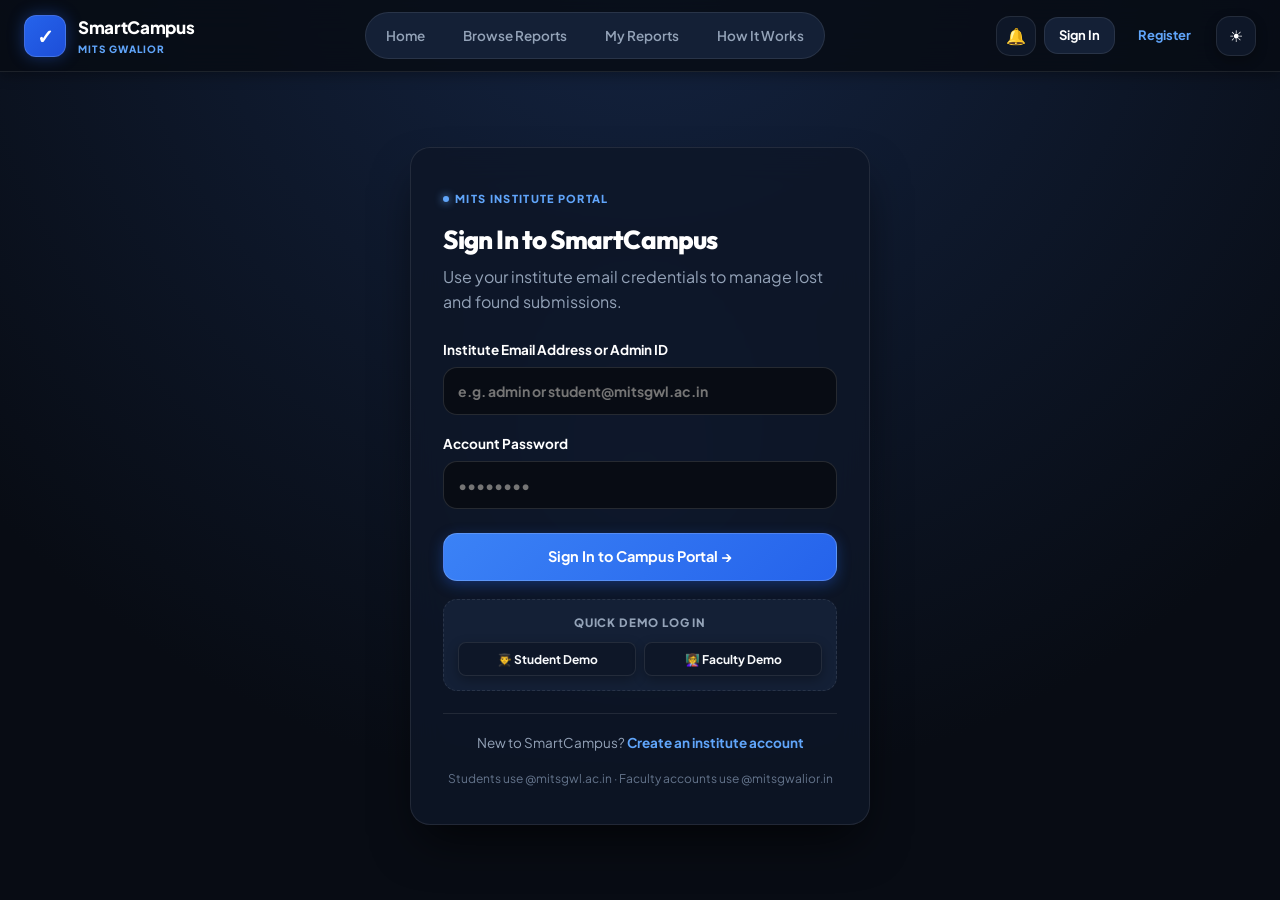
==== pages/login.html @ 20ffe06f "Initial commit: SmartCampus MITS 2026 production-ready platform" ====
<!doctype html>
<html lang="en" class="dark-theme">
<head>
  <meta charset="utf-8">
  <meta name="viewport" content="width=device-width,initial-scale=1">
  <meta name="theme-color" content="#080c14">
  <title>Sign In — SmartCampus MITS</title>

  <link rel="preconnect" href="https://fonts.googleapis.com">
  <link rel="preconnect" href="https://fonts.gstatic.com" crossorigin>
  <link href="https://fonts.googleapis.com/css2?family=Plus+Jakarta+Sans:wght@400;500;600;700;800;900&family=Outfit:wght@500;600;700;800;900&display=swap" rel="stylesheet">

  <link rel="stylesheet" href="../css/base.css">
  <link rel="stylesheet" href="../css/auth.css">
  <script src="../js/theme.js"></script>
</head>
<body class="dark">

  <!-- Header -->
  <header class="site-header">
    <div class="container nav-wrap">
      <a class="brand" href="../index.html">
        <div class="brand-mark">✓</div>
        <div class="brand-text">
          <strong>SmartCampus</strong>
          <small>MITS Gwalior</small>
        </div>
      </a>

      <nav class="desktop-nav">
        <a href="../index.html">Home</a>
        <a href="browse.html">Browse Reports</a>
        <a href="my-reports.html">My Reports</a>
        <a href="how-it-works.html">How It Works</a>
      </nav>

      <div class="nav-actions">
        <div class="auth-area" data-auth-area></div>
        <button class="icon-btn" id="themeToggle" aria-label="Toggle theme" title="Toggle dark / light mode">
          <span id="themeIcon">☀</span>
        </button>
        <button class="menu-btn" id="menuToggle" aria-label="Open menu">☰</button>
      </div>
    </div>
    <!-- Mobile Drawer -->
    <div class="mobile-nav" id="mobileNav">
      <a href="../index.html">Home</a>
      <a href="browse.html">Browse Reports</a>
      <a href="my-reports.html">My Reports</a>
      <a href="how-it-works.html">How It Works</a>
      <div class="mobile-cta-group">
        <a class="btn secondary" href="report.html?mode=found">I Found Something</a>
        <a class="btn primary" href="report.html?mode=lost">Report Lost Item</a>
      </div>
    </div>
  </header>

  <main class="auth-page">
    <div class="auth-card">
      <div class="auth-header">
        <span class="section-label">MITS INSTITUTE PORTAL</span>
        <h1>Sign In to SmartCampus</h1>
        <p>Use your institute email credentials to manage lost and found submissions.</p>
      </div>

      <form id="loginForm">
        <label>
          Institute Email Address or Admin ID
          <input id="email" type="text" autocomplete="username" required placeholder="e.g. admin or student@mitsgwl.ac.in">
        </label>

        <label>
          Account Password
          <input id="password" type="password" autocomplete="current-password" required placeholder="••••••••">
        </label>

        <p class="form-error" id="formError" hidden></p>

        <button class="btn primary large" type="submit">Sign In to Campus Portal →</button>
      </form>

      <!-- Quick Demo Login Helpers -->
      <div class="demo-login-box">
        <span class="demo-login-title">Quick Demo Log In</span>
        <div class="demo-login-buttons">
          <button type="button" class="btn secondary small" id="demoStudentBtn">
            👨‍🎓 Student Demo
          </button>
          <button type="button" class="btn secondary small" id="demoFacultyBtn">
            👩‍🏫 Faculty Demo
          </button>
        </div>
      </div>

      <div class="auth-switch">
        New to SmartCampus? <a href="register.html">Create an institute account</a>
      </div>

      <small class="auth-note">
        Students use @mitsgwl.ac.in · Faculty accounts use @mitsgwalior.in
      </small>
    </div>
  </main>

  <script src="../js/api.js"></script>
  <script src="../js/auth-ui.js"></script>
  <script src="../js/login.js"></script>
</body>
</html>
---- css/base.css ----
/* ==========================================================================
   SmartCampus Theme System — Base CSS
   Engineered with full Dark Theme & Light Theme visibility support
   ========================================================================== */
@import url('https://fonts.googleapis.com/css2?family=Plus+Jakarta+Sans:wght@400;500;600;700;800;900&family=Outfit:wght@500;600;700;800;900&family=JetBrains+Mono:wght@400;500&display=swap');

/* ---------- 1. Tokens & Color Variables ---------- */
:root {
  /* LIGHT MODE (Default Fallback Variables) */
  --bg: #f8fafc;
  --bg-radial: radial-gradient(circle at 50% 0%, #e8eef6 0%, #f8fafc 85%);
  --surface: #ffffff;
  --surface-card: #ffffff;
  --surface-hover: #f1f5f9;
  --surface-elevated: #ffffff;
  --soft: #f1f5f9;
  --soft-hover: #e2e8f0;
  
  --border: #e2e8f0;
  --border-subtle: #edf2f7;
  --border-highlight: rgba(37, 99, 235, 0.4);
  
  --text: #1e293b;
  --heading: #0f172a;
  --muted: #475569;
  --subtle: #64748b;
  
  --primary: #2563eb;
  --primary-strong: #1d4ed8;
  --primary-glow: rgba(37, 99, 235, 0.25);
  --accent: #2563eb;
  
  --lost: #e11d48;
  --lost-glow: rgba(225, 29, 72, 0.25);
  --lost-bg: rgba(225, 29, 72, 0.08);
  
  --found: #059669;
  --found-glow: rgba(5, 150, 105, 0.25);
  --found-bg: rgba(5, 150, 105, 0.08);
  
  --warning: #d97706;
  --warning-bg: rgba(217, 119, 6, 0.08);
  
  --shadow-sm: 0 2px 8px rgba(15, 23, 42, 0.05);
  --shadow: 0 10px 25px -5px rgba(15, 23, 42, 0.08), 0 4px 10px -4px rgba(15, 23, 42, 0.04);
  --shadow-lg: 0 20px 35px -10px rgba(15, 23, 42, 0.12);
  --glow-primary: 0 0 20px -4px rgba(37, 99, 235, 0.2);
  
  --header-bg: rgba(255, 255, 255, 0.92);
  --mobile-nav-bg: rgba(255, 255, 255, 0.98);
  --input-bg: #ffffff;
  --input-border: #cbd5e1;
  --input-text: #0f172a;
  --modal-card-bg: #ffffff;
  --modal-backdrop-bg: rgba(15, 23, 42, 0.65);
  --toast-bg: #ffffff;
  --toast-text: #0f172a;
  --toast-border: #e2e8f0;
  
  --footer-bg: #0f172a;
  --footer-text: #cbd5e1;
  --footer-muted: #94a3b8;
  
  --header-height: 72px;
  --container-width: 1240px;
  --radius-sm: 8px;
  --radius: 14px;
  --radius-lg: 20px;
  --radius-full: 9999px;
  --blur: blur(16px);
}

/* DARK MODE OVERRIDES */
html.dark-theme,
body.dark,
:root[data-theme="dark"] {
  --bg: #080c14;
  --bg-radial: radial-gradient(circle at 50% -10%, #142442 0%, #080c14 75%);
  --surface: #0e1728;
  --surface-card: rgba(14, 23, 40, 0.82);
  --surface-hover: #15223a;
  --surface-elevated: #15223a;
  --soft: #142036;
  --soft-hover: #1c2e4e;
  
  --border: rgba(255, 255, 255, 0.09);
  --border-subtle: rgba(255, 255, 255, 0.05);
  --border-highlight: rgba(59, 130, 246, 0.35);
  
  --text: #f8fafc;
  --heading: #ffffff;
  --muted: #94a3b8;
  --subtle: #64748b;
  
  --primary: #3b82f6;
  --primary-strong: #2563eb;
  --primary-glow: rgba(59, 130, 246, 0.35);
  --accent: #60a5fa;
  
  --lost: #f43f5e;
  --lost-glow: rgba(244, 63, 94, 0.35);
  --lost-bg: rgba(244, 63, 94, 0.12);
  
  --found: #10b981;
  --found-glow: rgba(16, 185, 129, 0.35);
  --found-bg: rgba(16, 185, 129, 0.12);
  
  --warning: #f59e0b;
  --warning-bg: rgba(245, 158, 11, 0.12);
  
  --shadow-sm: 0 4px 12px rgba(0, 0, 0, 0.3);
  --shadow: 0 12px 32px -8px rgba(0, 0, 0, 0.55);
  --shadow-lg: 0 24px 48px -12px rgba(0, 0, 0, 0.7);
  --glow-primary: 0 0 24px -4px rgba(59, 130, 246, 0.3);
  
  --header-bg: rgba(8, 12, 20, 0.85);
  --mobile-nav-bg: rgba(10, 16, 28, 0.96);
  --input-bg: #080c14;
  --input-border: rgba(255, 255, 255, 0.12);
  --input-text: #f8fafc;
  --modal-card-bg: #0e1728;
  --modal-backdrop-bg: rgba(4, 7, 13, 0.78);
  --toast-bg: rgba(14, 23, 40, 0.95);
  --toast-text: #ffffff;
  --toast-border: rgba(59, 130, 246, 0.35);
  
  --footer-bg: #05080e;
  --footer-text: #cbd5e1;
  --footer-muted: #94a3b8;
}

/* ---------- 2. Base & Typography ---------- */
*, *::before, *::after {
  box-sizing: border-box;
}

html {
  scroll-behavior: smooth;
  background-color: var(--bg);
}

body {
  margin: 0;
  min-height: 100vh;
  background: var(--bg);
  background-image: var(--bg-radial);
  background-attachment: fixed;
  color: var(--text);
  font-family: 'Plus Jakarta Sans', -apple-system, BlinkMacSystemFont, 'Segoe UI', Roboto, sans-serif;
  font-size: 15px;
  line-height: 1.6;
  -webkit-font-smoothing: antialiased;
  -moz-osx-font-smoothing: grayscale;
  transition: background-color 0.25s ease, color 0.25s ease;
}

img, svg {
  display: block;
  max-width: 100%;
}

a {
  color: inherit;
  text-decoration: none;
  transition: color 0.18s ease;
}

button, input, select, textarea {
  font: inherit;
  color: inherit;
}

button {
  background: none;
  border: none;
  cursor: pointer;
}

:focus-visible {
  outline: 2px solid var(--primary);
  outline-offset: 3px;
}

.container {
  width: min(var(--container-width), calc(100% - 48px));
  margin-inline: auto;
}

h1, h2, h3, h4, p {
  margin-top: 0;
}

h1, h2, h3, h4 {
  font-family: 'Outfit', 'Plus Jakarta Sans', sans-serif;
}

h1 {
  font-size: clamp(2.5rem, 5vw, 3.75rem);
  font-weight: 800;
  line-height: 1.08;
  letter-spacing: -0.035em;
  color: var(--heading);
}

h1 span {
  background: linear-gradient(135deg, var(--accent) 0%, #8b5cf6 100%);
  -webkit-background-clip: text;
  -webkit-text-fill-color: transparent;
}

h2 {
  font-size: clamp(1.85rem, 3.5vw, 2.4rem);
  font-weight: 800;
  line-height: 1.15;
  letter-spacing: -0.025em;
  color: var(--heading);
}

h3 {
  font-size: 1.25rem;
  font-weight: 700;
  line-height: 1.3;
  color: var(--heading);
}

p {
  color: var(--muted);
  font-size: 1rem;
}

.section-label {
  display: inline-flex;
  align-items: center;
  gap: 6px;
  color: var(--accent);
  font-size: 11px;
  font-weight: 800;
  letter-spacing: 0.12em;
  text-transform: uppercase;
  margin-bottom: 10px;
}

.section-label::before {
  content: "";
  display: inline-block;
  width: 6px;
  height: 6px;
  border-radius: 50%;
  background: var(--accent);
  box-shadow: 0 0 8px var(--accent);
}

/* ---------- 3. Modern Sticky Header ---------- */
.site-header {
  height: var(--header-height);
  position: sticky;
  top: 0;
  z-index: 100;
  background: var(--header-bg);
  backdrop-filter: var(--blur);
  -webkit-backdrop-filter: var(--blur);
  border-bottom: 1px solid var(--border);
  box-shadow: var(--shadow-sm);
  transition: border-color 0.2s ease, background 0.2s ease;
}

.nav-wrap {
  height: 100%;
  display: flex;
  align-items: center;
  justify-content: space-between;
  gap: 24px;
}

.brand {
  display: flex;
  align-items: center;
  gap: 12px;
  text-decoration: none;
}

.brand-mark {
  width: 42px;
  height: 42px;
  display: grid;
  place-items: center;
  border-radius: 12px;
  background: linear-gradient(135deg, #2563eb 0%, #1d4ed8 100%);
  color: #fff;
  font-size: 20px;
  font-weight: 900;
  box-shadow: 0 0 16px rgba(37, 99, 235, 0.4);
  border: 1px solid rgba(255, 255, 255, 0.15);
  transition: transform 0.2s ease, box-shadow 0.2s ease;
}

.brand:hover .brand-mark {
  transform: translateY(-1px) scale(1.02);
  box-shadow: 0 0 22px rgba(59, 130, 246, 0.6);
}

.brand-text strong {
  display: block;
  font-size: 17px;
  font-weight: 800;
  letter-spacing: -0.02em;
  color: var(--heading);
}

.brand-text small {
  display: block;
  font-size: 10px;
  color: var(--accent);
  font-weight: 800;
  letter-spacing: 0.1em;
  text-transform: uppercase;
}

.desktop-nav {
  display: flex;
  align-items: center;
  gap: 6px;
  background: var(--soft);
  padding: 4px;
  border-radius: var(--radius-full);
  border: 1px solid var(--border);
}

.desktop-nav a {
  font-size: 13.5px;
  font-weight: 600;
  color: var(--muted);
  padding: 8px 16px;
  border-radius: var(--radius-full);
  transition: all 0.18s ease;
}

.desktop-nav a:hover {
  color: var(--heading);
  background: var(--surface-hover);
}

.desktop-nav a.active {
  color: var(--primary);
  background: var(--surface);
  border: 1px solid var(--border-highlight);
  box-shadow: 0 2px 8px rgba(0, 0, 0, 0.08);
}

.nav-actions {
  display: flex;
  align-items: center;
  gap: 10px;
}

/* ---------- 4. Buttons & Badges ---------- */
.btn {
  display: inline-flex;
  align-items: center;
  justify-content: center;
  gap: 8px;
  min-height: 42px;
  padding: 0 18px;
  border-radius: var(--radius);
  font-size: 13.5px;
  font-weight: 700;
  cursor: pointer;
  transition: all 0.2s cubic-bezier(0.16, 1, 0.3, 1);
  border: 1px solid transparent;
  white-space: nowrap;
}

.btn:hover {
  transform: translateY(-1.5px);
}

.btn:active {
  transform: translateY(0);
}

.btn.primary {
  background: linear-gradient(135deg, #3b82f6 0%, #2563eb 100%);
  color: #fff !important;
  border-color: rgba(255, 255, 255, 0.18);
  box-shadow: 0 4px 14px rgba(37, 99, 235, 0.35);
}

.btn.primary:hover {
  background: linear-gradient(135deg, #60a5fa 0%, #3b82f6 100%);
  box-shadow: 0 6px 20px rgba(59, 130, 246, 0.5);
}

.btn.secondary {
  background: var(--surface);
  border-color: var(--border);
  color: var(--text);
  box-shadow: var(--shadow-sm);
}

.btn.secondary:hover {
  background: var(--soft);
  border-color: var(--border-highlight);
  color: var(--heading);
}

.btn.lost-btn {
  background: linear-gradient(135deg, #f43f5e 0%, #e11d48 100%);
  color: #fff !important;
  box-shadow: 0 4px 14px rgba(244, 63, 94, 0.35);
}

.btn.lost-btn:hover {
  box-shadow: 0 6px 20px rgba(244, 63, 94, 0.55);
}

.btn.found-btn {
  background: linear-gradient(135deg, #10b981 0%, #059669 100%);
  color: #fff !important;
  box-shadow: 0 4px 14px rgba(16, 185, 129, 0.35);
}

.btn.found-btn:hover {
  box-shadow: 0 6px 20px rgba(16, 185, 129, 0.55);
}

.btn.large {
  min-height: 48px;
  padding: 0 22px;
  font-size: 14.5px;
  border-radius: var(--radius);
}

.btn.small {
  min-height: 34px;
  padding: 0 13px;
  font-size: 12px;
  border-radius: var(--radius-sm);
}

.icon-btn, .menu-btn {
  width: 40px;
  height: 40px;
  display: grid;
  place-items: center;
  border-radius: var(--radius);
  background: var(--surface);
  border: 1px solid var(--border);
  color: var(--heading);
  cursor: pointer;
  font-size: 16px;
  transition: all 0.18s ease;
  box-shadow: var(--shadow-sm);
}

.icon-btn:hover, .menu-btn:hover {
  color: var(--primary);
  background: var(--surface-hover);
  border-color: var(--border-highlight);
}

.menu-btn {
  display: none;
}

/* ---------- 5. Mobile Navigation ---------- */
.mobile-nav {
  display: none;
}

@media (max-width: 960px) {
  .desktop-nav { display: none; }
  .menu-btn { display: grid; }
  
  .mobile-nav {
    display: flex;
    flex-direction: column;
    position: fixed;
    top: var(--header-height);
    left: 0;
    right: 0;
    background: var(--mobile-nav-bg);
    backdrop-filter: var(--blur);
    -webkit-backdrop-filter: var(--blur);
    padding: 20px;
    border-bottom: 1px solid var(--border);
    box-shadow: var(--shadow-lg);
    gap: 8px;
    transform: translateY(-100%);
    opacity: 0;
    pointer-events: none;
    transition: transform 0.25s cubic-bezier(0.16, 1, 0.3, 1), opacity 0.25s ease;
    z-index: 99;
  }
  
  .mobile-nav.open {
    transform: translateY(0);
    opacity: 1;
    pointer-events: auto;
  }
  
  .mobile-nav a {
    padding: 12px 16px;
    border-radius: var(--radius);
    font-size: 15px;
    font-weight: 700;
    color: var(--heading);
    background: var(--soft);
    border: 1px solid transparent;
  }
  
  .mobile-nav a:hover, .mobile-nav a.active {
    background: var(--surface-hover);
    border-color: var(--border-highlight);
    color: var(--primary);
  }
  
  .mobile-nav .mobile-cta-group {
    display: grid;
    grid-template-columns: 1fr 1fr;
    gap: 10px;
    margin-top: 10px;
  }
}

/* ---------- 6. General Sections & Layouts ---------- */
.section {
  padding: 80px 0;
  position: relative;
}

.section.soft {
  background: var(--soft);
  border-top: 1px solid var(--border);
  border-bottom: 1px solid var(--border);
}

.section-heading {
  margin-bottom: 36px;
}

.section-heading.center {
  text-align: center;
  max-width: 680px;
  margin-inline: auto;
}

.page-hero {
  padding: 60px 0 44px;
  background: linear-gradient(180deg, var(--soft) 0%, transparent 100%);
  border-bottom: 1px solid var(--border);
  position: relative;
  overflow: hidden;
}

.page-hero::before {
  content: "";
  position: absolute;
  top: -80px;
  left: 20%;
  width: 450px;
  height: 450px;
  border-radius: 50%;
  background: radial-gradient(circle, rgba(59, 130, 246, 0.1) 0%, transparent 70%);
  pointer-events: none;
}

.page-hero h1 {
  font-size: clamp(2.4rem, 4vw, 3.25rem);
  margin: 10px 0 12px;
  color: var(--heading);
}

.page-hero p {
  max-width: 640px;
  color: var(--muted);
  font-size: 16px;
  margin: 0;
}

/* ---------- 7. Modals & Popups ---------- */
.modal-backdrop {
  position: fixed;
  inset: 0;
  background: var(--modal-backdrop-bg);
  backdrop-filter: blur(8px);
  -webkit-backdrop-filter: blur(8px);
  display: none;
  place-items: center;
  padding: 24px;
  z-index: 200;
  animation: fadeIn 0.2s ease forwards;
}

.modal-backdrop.open {
  display: grid;
}

.modal-card {
  width: min(640px, 100%);
  max-height: 90vh;
  overflow-y: auto;
  background: var(--modal-card-bg);
  border: 1px solid var(--border);
  border-radius: var(--radius-lg);
  padding: 28px;
  box-shadow: var(--shadow-lg), 0 0 35px rgba(59, 130, 246, 0.12);
  animation: scaleUp 0.25s cubic-bezier(0.16, 1, 0.3, 1) forwards;
}

.modal-head {
  display: flex;
  justify-content: space-between;
  align-items: flex-start;
  gap: 16px;
  border-bottom: 1px solid var(--border);
  padding-bottom: 18px;
}

.modal-head h2 {
  font-size: 24px;
  margin: 4px 0 6px;
  color: var(--heading);
}

.modal-head p {
  font-size: 13.5px;
  color: var(--muted);
  margin: 0;
}

.modal-close {
  width: 38px;
  height: 38px;
  border-radius: var(--radius-sm);
  background: var(--soft);
  border: 1px solid var(--border);
  color: var(--heading);
  display: grid;
  place-items: center;
  font-size: 16px;
  cursor: pointer;
  transition: all 0.18s ease;
}

.modal-close:hover {
  background: var(--soft-hover);
  color: var(--primary);
}

.modal-body {
  padding-top: 20px;
}

.modal-meta-bar {
  display: flex;
  gap: 14px;
  flex-wrap: wrap;
  margin-bottom: 18px;
  padding: 10px 14px;
  background: var(--soft);
  border-radius: var(--radius-sm);
  border: 1px solid var(--border);
}

.meta-tag {
  font-size: 12px;
  color: var(--muted);
}

.meta-tag strong {
  color: var(--heading);
}

/* Match row items */
.match-list {
  display: grid;
  gap: 12px;
}

.match-row {
  display: flex;
  align-items: center;
  gap: 14px;
  padding: 14px;
  border: 1px solid var(--border);
  border-radius: var(--radius);
  background: var(--surface);
  transition: border-color 0.2s ease, box-shadow 0.2s ease;
  box-shadow: var(--shadow-sm);
}

.match-row:hover {
  border-color: var(--border-highlight);
  box-shadow: var(--shadow);
}

.match-icon {
  width: 44px;
  height: 44px;
  border-radius: var(--radius-sm);
  background: var(--soft);
  border: 1px solid var(--border);
  display: grid;
  place-items: center;
  font-size: 20px;
  flex-shrink: 0;
}

.match-details {
  flex: 1;
  min-width: 0;
}

.match-details strong {
  display: block;
  font-size: 14.5px;
  color: var(--heading);
}

.match-loc {
  display: block;
  font-size: 12px;
  color: var(--accent);
  margin: 2px 0;
}

.match-desc {
  font-size: 12.5px;
  color: var(--muted);
  margin: 0;
  display: -webkit-box;
  -webkit-line-clamp: 2;
  -webkit-box-orient: vertical;
  overflow: hidden;
}

/* Ownership claim form */
.claim-item-summary {
  padding: 14px;
  background: var(--soft);
  border-radius: var(--radius);
  border: 1px solid var(--border);
  margin-bottom: 18px;
}

.claim-item-summary strong {
  display: block;
  font-size: 16px;
  color: var(--heading);
  margin: 4px 0 2px;
}

.claim-item-summary small {
  color: var(--muted);
  font-size: 12.5px;
}

.claim-badge {
  display: inline-block;
  padding: 3px 8px;
  border-radius: var(--radius-full);
  font-size: 10px;
  font-weight: 800;
  letter-spacing: 0.08em;
}

.claim-badge.found {
  background: var(--found-bg);
  color: var(--found);
  border: 1px solid rgba(16, 185, 129, 0.3);
}

.ownership-form {
  display: grid;
  gap: 16px;
}

.ownership-form label {
  display: grid;
  gap: 6px;
  font-size: 13.5px;
  font-weight: 700;
  color: var(--heading);
}

.req {
  color: var(--lost);
}

.ownership-form input,
.ownership-form textarea {
  width: 100%;
  padding: 12px;
  background: var(--input-bg);
  border: 1px solid var(--input-border);
  border-radius: var(--radius);
  color: var(--input-text);
  font-size: 14px;
  outline: none;
  transition: all 0.18s ease;
}

.ownership-form input:focus,
.ownership-form textarea:focus {
  border-color: var(--primary);
  box-shadow: 0 0 0 3px var(--primary-glow);
}

.form-actions {
  display: flex;
  justify-content: flex-end;
  gap: 10px;
  margin-top: 8px;
}

/* ---------- 8. Toast Notification ---------- */
.toast {
  position: fixed;
  right: 24px;
  bottom: 24px;
  z-index: 300;
  display: none;
  align-items: center;
  gap: 14px;
  min-width: 320px;
  max-width: 420px;
  padding: 16px 20px;
  border-radius: var(--radius);
  background: var(--toast-bg);
  backdrop-filter: var(--blur);
  border: 1px solid var(--toast-border);
  box-shadow: var(--shadow-lg), 0 0 25px rgba(59, 130, 246, 0.15);
  animation: slideUp 0.3s cubic-bezier(0.16, 1, 0.3, 1) forwards;
}

.toast.show {
  display: flex;
}

.toast-indicator {
  width: 10px;
  height: 10px;
  border-radius: 50%;
  background: var(--primary);
  box-shadow: 0 0 10px var(--primary);
  flex-shrink: 0;
}

.toast-content strong {
  display: block;
  font-size: 14px;
  color: var(--toast-text);
}

.toast-content span {
  display: block;
  font-size: 13px;
  color: var(--muted);
  margin-top: 2px;
}

/* Empty State */
.empty-state {
  text-align: center;
  padding: 56px 24px;
  border: 1px dashed var(--border);
  border-radius: var(--radius-lg);
  background: var(--surface);
  box-shadow: var(--shadow-sm);
}

.empty-icon {
  margin: 0 auto 16px;
  width: 58px;
  height: 58px;
  border-radius: 16px;
  display: grid;
  place-items: center;
  background: var(--soft);
  border: 1px solid var(--border);
  color: var(--accent);
  font-size: 24px;
}

.empty-state h3 {
  font-size: 19px;
  color: var(--heading);
  margin-bottom: 6px;
}

.empty-state p {
  color: var(--muted);
  font-size: 14px;
  max-width: 440px;
  margin: 0 auto 20px;
}

/* ---------- 9. Modern Footer ---------- */
.footer {
  background: var(--footer-bg);
  border-top: 1px solid var(--border);
  color: var(--footer-text);
  padding: 64px 0 28px;
  position: relative;
}

.footer .brand-text strong {
  color: #ffffff !important;
}

.footer-brand p {
  margin-top: 14px;
  max-width: 320px;
  font-size: 13.5px;
  color: var(--footer-muted);
}

.footer-status-pill {
  display: inline-flex;
  align-items: center;
  gap: 8px;
  padding: 6px 12px;
  background: rgba(16, 185, 129, 0.12);
  border: 1px solid rgba(16, 185, 129, 0.25);
  border-radius: var(--radius-full);
  font-size: 12px;
  color: var(--found);
  font-weight: 700;
  margin-top: 18px;
}

.footer-status-dot {
  width: 7px;
  height: 7px;
  border-radius: 50%;
  background: var(--found);
  box-shadow: 0 0 8px var(--found);
}

.footer h4 {
  font-size: 12px;
  text-transform: uppercase;
  letter-spacing: 0.1em;
  color: #ffffff;
  margin-bottom: 16px;
  font-weight: 800;
}

.footer-links a {
  display: block;
  font-size: 13.5px;
  color: var(--footer-muted);
  margin-bottom: 10px;
  transition: color 0.18s ease, transform 0.18s ease;
}

.footer-links a:hover {
  color: #ffffff;
  transform: translateX(2px);
}

.footer-contact-info p {
  font-size: 13px;
  color: var(--footer-muted);
  margin-bottom: 8px;
}

.footer-bottom {
  display: flex;
  justify-content: space-between;
  align-items: center;
  gap: 20px;
  padding-top: 24px;
  border-top: 1px solid rgba(255, 255, 255, 0.1);
  font-size: 13px;
  color: var(--footer-muted);
}

.footer-bottom a {
  color: #cbd5e1;
}

.footer-bottom a:hover {
  color: var(--primary);
}

/* ---------- 10. Account / Auth Area & Notifications in Header ---------- */
.auth-area {
  display: flex;
  align-items: center;
  gap: 8px;
}

.nav-notif-btn {
  position: relative;
  display: inline-flex;
  align-items: center;
  justify-content: center;
  width: 40px;
  height: 40px;
  border-radius: var(--radius);
  background: var(--surface);
  border: 1px solid var(--border);
  color: var(--heading);
  text-decoration: none;
  font-size: 16px;
  transition: all 0.2s ease;
}

.nav-notif-btn:hover {
  background: var(--surface-hover);
  border-color: var(--border-highlight);
  transform: translateY(-1px);
}

.notif-badge {
  position: absolute;
  top: -4px;
  right: -4px;
  min-width: 18px;
  height: 18px;
  padding: 0 5px;
  border-radius: 999px;
  background: var(--lost);
  color: #ffffff;
  font-size: 10.5px;
  font-weight: 800;
  display: flex;
  align-items: center;
  justify-content: center;
  box-shadow: 0 0 10px var(--lost-glow);
  border: 2px solid var(--bg);
  animation: pulseDot 2.5s infinite;
}

.nav-notif-wrap {
  position: relative;
}

.notif-dropdown {
  position: absolute;
  top: calc(100% + 8px);
  right: 0;
  width: 330px;
  max-width: 90vw;
  background: var(--surface-card);
  backdrop-filter: var(--blur);
  -webkit-backdrop-filter: var(--blur);
  border: 1px solid var(--border);
  border-radius: var(--radius);
  box-shadow: var(--shadow-lg);
  padding: 8px;
  z-index: 160;
  display: none;
  animation: scaleUp 0.15s cubic-bezier(0.16, 1, 0.3, 1);
}

.notif-dropdown.open {
  display: block;
}

.notif-dropdown-head {
  display: flex;
  align-items: center;
  justify-content: space-between;
  padding: 8px 10px 10px;
  border-bottom: 1px solid var(--border-subtle);
  margin-bottom: 6px;
}

.notif-dropdown-head strong {
  font-size: 13px;
  color: var(--heading);
  display: flex;
  align-items: center;
  gap: 6px;
}

.notif-dropdown-head .notif-count-pill {
  font-size: 11px;
  font-weight: 700;
  color: var(--primary);
  background: var(--soft);
  padding: 2px 8px;
  border-radius: 999px;
}

.notif-dropdown-head button {
  background: none;
  border: none;
  color: var(--accent);
  font-size: 11.5px;
  font-weight: 700;
  cursor: pointer;
  padding: 2px 6px;
  border-radius: 4px;
  transition: all 0.15s ease;
}

.notif-dropdown-head button:hover {
  background: var(--surface-hover);
  color: var(--primary);
}

.notif-dropdown-list {
  max-height: 280px;
  overflow-y: auto;
  display: flex;
  flex-direction: column;
  gap: 4px;
}

.notif-dropdown-item {
  display: flex;
  align-items: flex-start;
  gap: 10px;
  padding: 8px 10px;
  border-radius: var(--radius-sm);
  color: var(--text);
  font-size: 12.5px;
  text-decoration: none;
  transition: background 0.15s ease;
  position: relative;
  cursor: pointer;
  background: none;
  border: none;
  width: 100%;
  text-align: left;
}

.notif-dropdown-item:hover {
  background: var(--surface-hover);
}

.notif-dropdown-item.unread {
  background: rgba(59, 130, 246, 0.08);
}

.notif-dropdown-item .notif-item-icon {
  font-size: 16px;
  flex-shrink: 0;
  margin-top: 1px;
}

.notif-dropdown-item .notif-item-text {
  flex: 1;
  min-width: 0;
}

.notif-dropdown-item .notif-item-title {
  display: block;
  font-weight: 700;
  color: var(--heading);
  font-size: 12.5px;
  margin-bottom: 2px;
  white-space: nowrap;
  overflow: hidden;
  text-overflow: ellipsis;
}

.notif-dropdown-item .notif-item-desc {
  display: block;
  font-size: 11.5px;
  color: var(--muted);
  line-height: 1.35;
  display: -webkit-box;
  -webkit-line-clamp: 2;
  -webkit-box-orient: vertical;
  overflow: hidden;
}

.notif-dropdown-item .notif-item-time {
  display: block;
  font-size: 10.5px;
  color: var(--subtle);
  margin-top: 3px;
}

.notif-dropdown-item .unread-dot {
  width: 7px;
  height: 7px;
  border-radius: 50%;
  background: var(--lost);
  box-shadow: 0 0 6px var(--lost-glow);
  flex-shrink: 0;
  margin-top: 6px;
}

.notif-dropdown-empty {
  padding: 24px 16px;
  text-align: center;
  color: var(--muted);
  font-size: 12.5px;
}

.notif-dropdown-footer {
  padding-top: 6px;
  margin-top: 6px;
  border-top: 1px solid var(--border-subtle);
  text-align: center;
}

.notif-dropdown-footer a {
  display: block;
  padding: 6px;
  font-size: 12px;
  font-weight: 700;
  color: var(--primary);
  text-decoration: none;
  border-radius: var(--radius-sm);
  transition: background 0.15s ease;
}

.notif-dropdown-footer a:hover {
  background: var(--soft);
}

.auth-link {
  font-size: 13px;
  font-weight: 700;
  color: var(--muted);
  padding: 7px 14px;
  border-radius: var(--radius);
  border: 1px solid transparent;
  transition: all 0.18s ease;
  display: inline-flex;
  align-items: center;
  gap: 6px;
  text-decoration: none;
}

.auth-link:hover {
  color: var(--heading);
  background: var(--soft);
}

.auth-link.auth-btn-login {
  background: var(--soft);
  border: 1px solid var(--border);
  color: var(--heading);
}

.auth-link.auth-btn-login:hover {
  border-color: var(--border-highlight);
  background: var(--surface-hover);
}

.auth-user-wrap {
  position: relative;
}

.auth-user-chip {
  display: inline-flex;
  align-items: center;
  gap: 8px;
  padding: 5px 12px 5px 6px;
  background: var(--surface);
  border: 1px solid var(--border);
  border-radius: var(--radius-full);
  color: var(--heading);
  font-size: 13px;
  font-weight: 700;
  cursor: pointer;
  transition: all 0.18s ease;
}

.auth-user-chip:hover {
  border-color: var(--border-highlight);
  background: var(--surface-hover);
}

.auth-avatar {
  width: 28px;
  height: 28px;
  border-radius: 50%;
  background: linear-gradient(135deg, #3b82f6 0%, #8b5cf6 100%);
  color: #ffffff;
  display: grid;
  place-items: center;
  font-size: 11px;
  font-weight: 800;
  text-transform: uppercase;
  box-shadow: 0 0 10px rgba(59, 130, 246, 0.4);
}

.auth-dropdown {
  position: absolute;
  top: calc(100% + 8px);
  right: 0;
  width: 220px;
  background: var(--surface-card);
  backdrop-filter: var(--blur);
  -webkit-backdrop-filter: var(--blur);
  border: 1px solid var(--border);
  border-radius: var(--radius);
  box-shadow: var(--shadow-lg);
  padding: 8px;
  z-index: 150;
  display: none;
  animation: scaleUp 0.15s cubic-bezier(0.16, 1, 0.3, 1);
}

.auth-dropdown.open {
  display: block;
}

.auth-dropdown-item {
  display: flex;
  align-items: center;
  gap: 10px;
  padding: 10px 12px;
  border-radius: var(--radius-sm);
  color: var(--text);
  font-size: 13px;
  font-weight: 600;
  text-decoration: none;
  transition: all 0.15s ease;
  width: 100%;
  text-align: left;
  background: none;
  border: none;
  cursor: pointer;
}

.auth-dropdown-item:hover {
  background: var(--surface-hover);
  color: var(--heading);
}

.auth-dropdown-item.logout {
  color: var(--lost);
  border-top: 1px solid var(--border-subtle);
  margin-top: 4px;
}

/* Animations */
@keyframes fadeIn {
  from { opacity: 0; }
  to { opacity: 1; }
}

@keyframes scaleUp {
  from { transform: scale(0.96); opacity: 0; }
  to { transform: scale(1); opacity: 1; }
}

@keyframes slideUp {
  from { transform: translateY(14px); opacity: 0; }
  to { transform: translateY(0); opacity: 1; }
}

@keyframes pulseDot {
  0%, 100% { opacity: 1; transform: scale(1); }
  50% { opacity: 0.4; transform: scale(1.3); }
}

@media (max-width: 850px) {
  .footer-grid { grid-template-columns: 1fr 1fr; }
  .footer-bottom { flex-direction: column; text-align: center; }
}

@media (max-width: 520px) {
  .footer-grid { grid-template-columns: 1fr; }
  .auth-user { display: none; }
}

/* ---------- 11. Campus Map Dark & Light Styling ---------- */
.campus-map-svg {
  width: 100%;
  height: auto;
  background: var(--bg);
  border-radius: var(--radius-lg);
  border: 1px solid var(--border);
}

.landmark-group {
  cursor: pointer;
  transition: opacity 0.2s ease;
}

.landmark-group:hover {
  opacity: 0.9;
}

.landmark-group .building {
  fill: var(--surface-hover);
  stroke: var(--border-highlight);
  stroke-width: 1.5;
  transition: fill 0.2s ease, stroke 0.2s ease;
}

.landmark-group .building-side {
  fill: var(--soft);
}

.landmark-group .building-roof {
  fill: var(--soft-hover);
}

.landmark-group.selected .building {
  fill: var(--soft-hover);
  stroke: var(--accent);
  stroke-width: 2.5;
  filter: drop-shadow(0 0 8px rgba(96, 165, 250, 0.4));
}

.landmark-group .field {
  fill: rgba(16, 185, 129, 0.15);
  stroke: rgba(16, 185, 129, 0.4);
  stroke-width: 1.5;
}

.landmark-group .field-inner {
  fill: none;
  stroke: rgba(16, 185, 129, 0.4);
  stroke-width: 1;
  stroke-dasharray: 4 4;
}

.landmark-group .field-line {
  fill: none;
  stroke: rgba(16, 185, 129, 0.3);
  stroke-width: 1;
}

.building-label {
  fill: var(--muted);
  font-size: 11px;
  font-weight: 700;
  pointer-events: none;
}

.report-marker.lost .marker-pin {
  fill: #f43f5e;
  filter: drop-shadow(0 2px 6px rgba(244, 63, 94, 0.5));
}

.report-marker.found .marker-pin {
  fill: #10b981;
  filter: drop-shadow(0 2px 6px rgba(16, 185, 129, 0.5));
}

.report-marker .marker-core {
  fill: #ffffff;
}

.report-marker .marker-halo {
  fill: rgba(59, 130, 246, 0.25);
  animation: pulseDot 2s infinite;
}

/* ---------- 13. Campus Location Autocomplete & Search Combobox ---------- */
.location-picker-wrap {
  position: relative;
  width: 100%;
}

.location-search-input-group {
  position: relative;
  display: flex;
  align-items: center;
  width: 100%;
}

.location-search-input-group .search-icon {
  position: absolute;
  left: 14px;
  font-size: 15px;
  color: var(--muted);
  pointer-events: none;
}

.location-search-input-group input.location-search-input {
  width: 100%;
  padding: 12px 38px 12px 38px;
  background: var(--surface);
  border: 1px solid var(--border);
  border-radius: var(--radius-sm);
  color: var(--heading);
  font-size: 14px;
  font-family: inherit;
  transition: all 0.2s ease;
  outline: none;
}

.location-search-input-group input.location-search-input:focus {
  border-color: var(--primary);
  box-shadow: 0 0 0 3px var(--primary-glow);
}

.location-search-input-group .clear-loc-btn {
  position: absolute;
  right: 12px;
  width: 22px;
  height: 22px;
  border-radius: 50%;
  border: none;
  background: var(--border);
  color: var(--muted);
  font-size: 11px;
  display: grid;
  place-items: center;
  cursor: pointer;
  transition: all 0.15s ease;
}

.location-search-input-group .clear-loc-btn:hover {
  background: var(--lost);
  color: #fff;
}

/* Autocomplete Dropdown Menu */
.location-autocomplete-list {
  position: absolute;
  top: calc(100% + 6px);
  left: 0;
  right: 0;
  max-height: 290px;
  overflow-y: auto;
  background: var(--surface-card);
  border: 1px solid var(--border-highlight);
  border-radius: var(--radius);
  box-shadow: var(--shadow-lg), 0 10px 30px rgba(0, 0, 0, 0.25);
  z-index: 150;
  padding: 6px;
  backdrop-filter: var(--blur);
  -webkit-backdrop-filter: var(--blur);
}

.location-item-opt {
  display: flex;
  align-items: center;
  justify-content: space-between;
  gap: 10px;
  padding: 10px 12px;
  border-radius: var(--radius-sm);
  cursor: pointer;
  transition: all 0.15s ease;
  border: 1px solid transparent;
}

.location-item-opt:hover, .location-item-opt.focused {
  background: rgba(59, 130, 246, 0.12);
  border-color: rgba(59, 130, 246, 0.25);
}

.location-item-opt-content {
  display: flex;
  align-items: center;
  gap: 10px;
  min-width: 0;
  flex: 1;
}

.location-item-opt-icon {
  font-size: 18px;
  flex-shrink: 0;
}

.location-item-opt-text strong {
  display: block;
  font-size: 13.5px;
  color: var(--heading);
  white-space: nowrap;
  overflow: hidden;
  text-overflow: ellipsis;
}

.location-item-opt-text small {
  display: block;
  font-size: 11.5px;
  color: var(--muted);
  margin-top: 1px;
}

.location-item-tag {
  font-size: 10.5px;
  font-weight: 700;
  color: var(--primary);
  background: rgba(59, 130, 246, 0.1);
  padding: 2px 7px;
  border-radius: 4px;
  white-space: nowrap;
}

.location-no-results {
  padding: 16px;
  text-align: center;
  font-size: 13px;
  color: var(--muted);
}

/* Selected Location Preview Pill */
.selected-location-pill {
  display: flex;
  align-items: center;
  justify-content: space-between;
  gap: 12px;
  margin-top: 8px;
  padding: 9px 14px;
  background: rgba(59, 130, 246, 0.08);
  border: 1px solid rgba(59, 130, 246, 0.25);
  border-radius: var(--radius-sm);
}

.selected-location-info {
  display: flex;
  align-items: center;
  gap: 8px;
  font-size: 13px;
  color: var(--heading);
  font-weight: 600;
}

.selected-location-actions {
  display: flex;
  align-items: center;
  gap: 8px;
}

/* Quick Pick Chips */
.quick-location-chips {
  display: flex;
  align-items: center;
  gap: 6px;
  flex-wrap: wrap;
  margin-top: 8px;
}

.quick-chips-label {
  font-size: 11.5px;
  color: var(--muted);
  font-weight: 600;
  margin-right: 2px;
}

.chip-btn {
  padding: 4px 9px;
  background: var(--surface);
  border: 1px solid var(--border);
  border-radius: var(--radius-full);
  font-size: 11.5px;
  color: var(--heading);
  cursor: pointer;
  transition: all 0.15s ease;
  white-space: nowrap;
}

.chip-btn:hover {
  background: rgba(59, 130, 246, 0.12);
  border-color: var(--primary);
  color: var(--primary);
  transform: translateY(-1px);
}

/* ---------- 14. SmartCampus AI Assistant Widget & Badges ---------- */
.ai-badge {
  display: inline-flex;
  align-items: center;
  gap: 5px;
  font-size: 11px;
  font-weight: 800;
  text-transform: uppercase;
  letter-spacing: 0.04em;
  padding: 3px 8px;
  border-radius: var(--radius-full);
  background: linear-gradient(135deg, rgba(99, 102, 241, 0.18) 0%, rgba(168, 85, 247, 0.18) 100%);
  color: #a855f7;
  border: 1px solid rgba(168, 85, 247, 0.35);
}

.ai-badge.high {
  background: linear-gradient(135deg, rgba(16, 185, 129, 0.18) 0%, rgba(59, 130, 246, 0.18) 100%);
  color: #10b981;
  border-color: rgba(16, 185, 129, 0.4);
}

.ai-enhance-btn {
  display: inline-flex;
  align-items: center;
  gap: 6px;
  padding: 6px 12px;
  background: linear-gradient(135deg, #4f46e5 0%, #7c3aed 100%);
  color: #ffffff;
  border: none;
  border-radius: var(--radius-sm);
  font-size: 12px;
  font-weight: 700;
  cursor: pointer;
  transition: all 0.2s ease;
  box-shadow: 0 2px 8px rgba(99, 102, 241, 0.3);
}

.ai-enhance-btn:hover {
  transform: translateY(-1px);
  box-shadow: 0 4px 14px rgba(99, 102, 241, 0.45);
}

/* Floating AI Chat Trigger */
.ai-chat-fab {
  position: fixed;
  bottom: 24px;
  right: 24px;
  z-index: 999;
  display: flex;
  align-items: center;
  gap: 10px;
  padding: 12px 18px;
  background: linear-gradient(135deg, #2563eb 0%, #7c3aed 100%);
  color: #ffffff;
  border: 1px solid rgba(255, 255, 255, 0.2);
  border-radius: var(--radius-full);
  font-size: 13.5px;
  font-weight: 800;
  cursor: pointer;
  box-shadow: 0 8px 24px rgba(37, 99, 235, 0.4);
  transition: all 0.25s cubic-bezier(0.16, 1, 0.3, 1);
}

.ai-chat-fab:hover {
  transform: translateY(-3px) scale(1.02);
  box-shadow: 0 12px 30px rgba(124, 58, 237, 0.5);
}

.ai-fab-icon {
  font-size: 18px;
  animation: floatSlow 3s ease-in-out infinite;
}

@keyframes floatSlow {
  0%, 100% { transform: translateY(0); }
  50% { transform: translateY(-3px); }
}

/* Floating AI Assistant Drawer / Popover */
.ai-assistant-drawer {
  position: fixed;
  bottom: 86px;
  right: 24px;
  width: 380px;
  max-width: calc(100vw - 32px);
  height: 520px;
  max-height: calc(100vh - 120px);
  background: var(--surface-card);
  backdrop-filter: var(--blur);
  -webkit-backdrop-filter: var(--blur);
  border: 1px solid var(--border-highlight);
  border-radius: var(--radius-lg);
  box-shadow: var(--shadow-lg), 0 20px 40px rgba(0, 0, 0, 0.4);
  z-index: 1000;
  display: flex;
  flex-direction: column;
  overflow: hidden;
  animation: scaleUp 0.2s cubic-bezier(0.16, 1, 0.3, 1);
}

.ai-assistant-drawer[hidden] {
  display: none !important;
}

.ai-drawer-header {
  display: flex;
  align-items: center;
  justify-content: space-between;
  padding: 14px 16px;
  background: linear-gradient(135deg, rgba(37, 99, 235, 0.12) 0%, rgba(124, 58, 237, 0.12) 100%);
  border-bottom: 1px solid var(--border-subtle);
}

.ai-drawer-title {
  display: flex;
  align-items: center;
  gap: 8px;
  font-size: 14px;
  font-weight: 800;
  color: var(--heading);
}

.ai-drawer-title .ai-chip-pill {
  font-size: 10px;
  font-weight: 700;
  background: var(--primary);
  color: #fff;
  padding: 2px 6px;
  border-radius: 999px;
}

.ai-close-btn {
  background: none;
  border: none;
  color: var(--muted);
  font-size: 18px;
  cursor: pointer;
  padding: 4px;
  border-radius: 4px;
  line-height: 1;
}

.ai-close-btn:hover {
  color: var(--heading);
  background: var(--surface-hover);
}

.ai-messages-wrap {
  flex: 1;
  overflow-y: auto;
  padding: 16px;
  display: flex;
  flex-direction: column;
  gap: 12px;
}

.ai-msg {
  display: flex;
  flex-direction: column;
  max-width: 85%;
  font-size: 13px;
  line-height: 1.45;
  border-radius: var(--radius);
  padding: 10px 14px;
}

.ai-msg.bot {
  align-self: flex-start;
  background: var(--surface);
  border: 1px solid var(--border);
  color: var(--text);
  border-bottom-left-radius: 4px;
}

.ai-msg.user {
  align-self: flex-end;
  background: linear-gradient(135deg, #2563eb 0%, #3b82f6 100%);
  color: #ffffff;
  border-bottom-right-radius: 4px;
}

.ai-suggestions-row {
  display: flex;
  gap: 6px;
  overflow-x: auto;
  padding: 8px 14px;
  background: var(--surface-hover);
  border-top: 1px solid var(--border-subtle);
}

.ai-prompt-pill {
  white-space: nowrap;
  font-size: 11.5px;
  font-weight: 600;
  padding: 4px 10px;
  border-radius: 999px;
  background: var(--surface);
  border: 1px solid var(--border);
  color: var(--text);
  cursor: pointer;
  transition: all 0.15s ease;
}

.ai-prompt-pill:hover {
  border-color: var(--primary);
  color: var(--primary);
}

.ai-input-bar {
  display: flex;
  gap: 8px;
  padding: 12px 14px;
  border-top: 1px solid var(--border-subtle);
  background: var(--surface-card);
}

.ai-input-bar input {
  flex: 1;
  padding: 8px 12px;
  background: var(--surface);
  border: 1px solid var(--border);
  border-radius: var(--radius-sm);
  color: var(--text);
  font-size: 13px;
  outline: none;
}

.ai-input-bar input:focus {
  border-color: var(--primary);
}

.ai-input-bar button {
  padding: 8px 14px;
  background: var(--primary);
  color: #ffffff;
  border: none;
  border-radius: var(--radius-sm);
  font-size: 13px;
  font-weight: 700;
  cursor: pointer;
  transition: background 0.15s ease;
}

.ai-input-bar button:hover {
  background: var(--primary-hover);
}
---- css/auth.css ----
/* ==========================================================================
   SmartCampus Authentication Styling — auth.css
   Full Light & Dark Theme Support
   ========================================================================== */

.auth-page {
  min-height: calc(100vh - var(--header-height));
  display: grid;
  place-items: center;
  padding: 48px 20px;
  position: relative;
  overflow: hidden;
}

.auth-page::before {
  content: "";
  position: absolute;
  width: 500px;
  height: 500px;
  border-radius: 50%;
  background: radial-gradient(circle, rgba(59, 130, 246, 0.12) 0%, transparent 70%);
  pointer-events: none;
}

.auth-card {
  width: min(100%, 460px);
  padding: 36px 32px;
  background: var(--surface-card);
  backdrop-filter: var(--blur);
  -webkit-backdrop-filter: var(--blur);
  border: 1px solid var(--border);
  border-radius: var(--radius-lg);
  box-shadow: var(--shadow-lg);
  position: relative;
  z-index: 1;
}

.auth-header {
  margin-bottom: 24px;
}

.auth-card h1 {
  margin: 8px 0 10px;
  font-size: 26px;
  color: var(--heading);
}

.auth-card > p {
  color: var(--muted);
  margin: 0 0 24px;
  font-size: 14px;
}

.auth-card form {
  display: grid;
  gap: 18px;
}

.auth-card label {
  display: grid;
  gap: 6px;
  font-size: 13.5px;
  font-weight: 700;
  color: var(--heading);
}

.auth-card input {
  padding: 12px 14px;
  border: 1px solid var(--input-border);
  border-radius: var(--radius);
  background: var(--input-bg);
  color: var(--input-text);
  font-size: 14px;
  outline: none;
  transition: border-color 0.18s ease, box-shadow 0.18s ease;
}

.auth-card input:focus {
  border-color: var(--primary);
  box-shadow: 0 0 0 3px var(--primary-glow);
}

.form-error {
  color: var(--lost) !important;
  background: var(--lost-bg);
  border: 1px solid rgba(225, 29, 72, 0.3);
  padding: 10px 14px;
  border-radius: var(--radius-sm);
  font-size: 13px;
  margin: 0 !important;
}

.auth-card button[type="submit"] {
  margin-top: 6px;
  width: 100%;
}

.auth-switch {
  text-align: center;
  margin-top: 22px;
  padding-top: 18px;
  border-top: 1px solid var(--border);
  color: var(--muted);
  font-size: 13.5px;
}

.auth-switch a {
  color: var(--accent);
  font-weight: 700;
}

.auth-switch a:hover {
  text-decoration: underline;
  color: var(--primary-strong);
}

.auth-note {
  display: block;
  margin-top: 16px;
  color: var(--subtle);
  font-size: 12px;
  line-height: 1.5;
  text-align: center;
}

/* Demo Login Quick Fill */
.demo-login-box {
  margin-top: 18px;
  padding: 14px;
  background: var(--soft);
  border: 1px dashed var(--border);
  border-radius: var(--radius);
  text-align: center;
}

.demo-login-title {
  display: block;
  font-size: 11.5px;
  font-weight: 800;
  letter-spacing: 0.08em;
  text-transform: uppercase;
  color: var(--muted);
  margin-bottom: 10px;
}

.demo-login-buttons {
  display: flex;
  gap: 8px;
  justify-content: center;
}

.demo-login-buttons .btn {
  font-size: 12px;
  padding: 6px 12px;
  flex: 1;
}
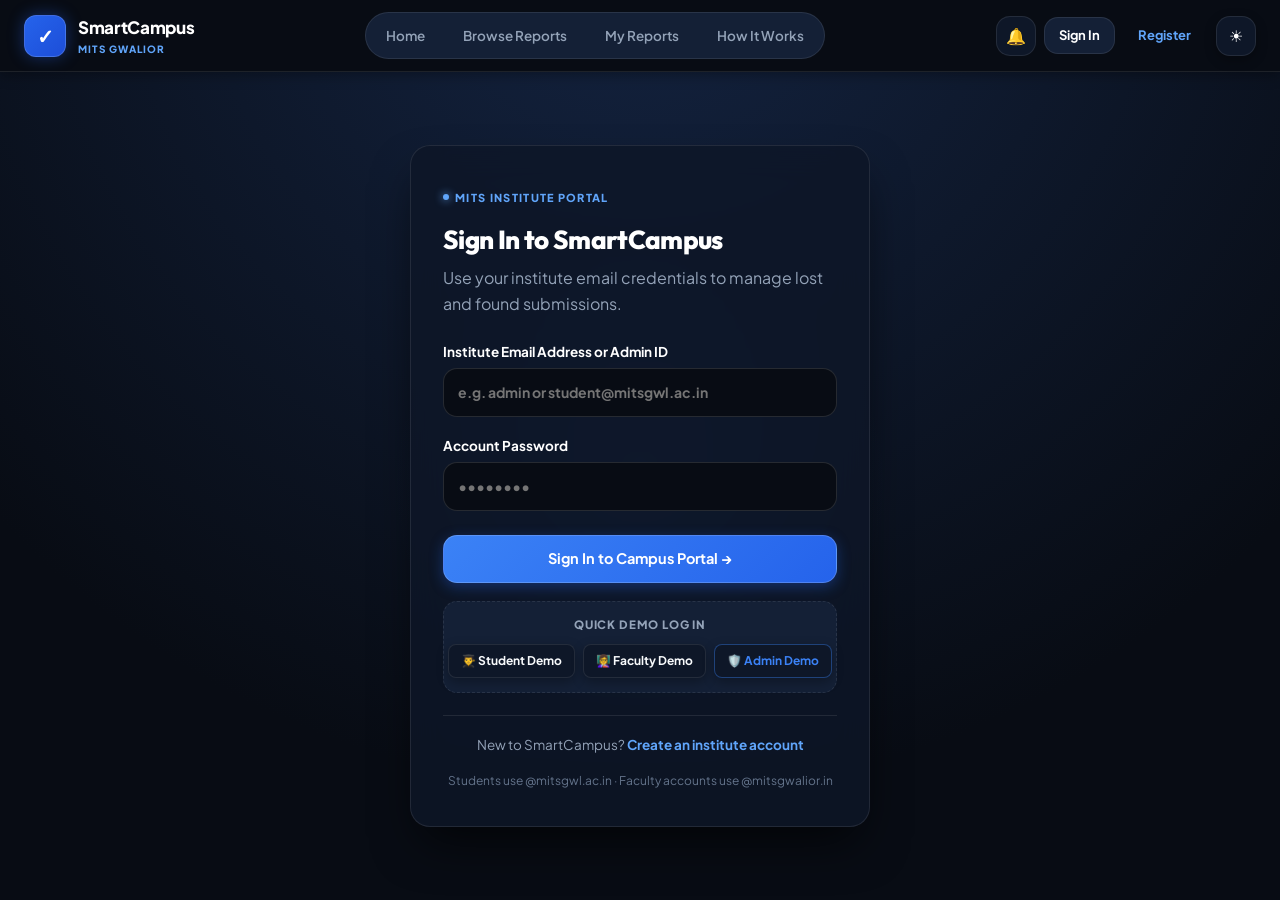
==== commit 45b4c015: "Add 1-click Admin Demo login button for presentation readiness" ====
--- a/pages/login.html
+++ b/pages/login.html
@@ -89,6 +89,9 @@
           <button type="button" class="btn secondary small" id="demoFacultyBtn">
             👩‍🏫 Faculty Demo
           </button>
+          <button type="button" class="btn secondary small" id="demoAdminBtn" style="border-color: rgba(59, 130, 246, 0.4); color: var(--primary);">
+            🛡️ Admin Demo
+          </button>
         </div>
       </div>
 
--- a/css/base.css
+++ b/css/base.css
@@ -46,8 +46,8 @@
   --shadow-lg: 0 20px 35px -10px rgba(15, 23, 42, 0.12);
   --glow-primary: 0 0 20px -4px rgba(37, 99, 235, 0.2);
   
-  --header-bg: rgba(255, 255, 255, 0.92);
-  --mobile-nav-bg: rgba(255, 255, 255, 0.98);
+  --header-bg: #ffffff;
+  --mobile-nav-bg: #ffffff;
   --input-bg: #ffffff;
   --input-border: #cbd5e1;
   --input-text: #0f172a;
@@ -113,8 +113,8 @@
   --shadow-lg: 0 24px 48px -12px rgba(0, 0, 0, 0.7);
   --glow-primary: 0 0 24px -4px rgba(59, 130, 246, 0.3);
   
-  --header-bg: rgba(8, 12, 20, 0.85);
-  --mobile-nav-bg: rgba(10, 16, 28, 0.96);
+  --header-bg: #080c14;
+  --mobile-nav-bg: #080c14;
   --input-bg: #080c14;
   --input-border: rgba(255, 255, 255, 0.12);
   --input-text: #f8fafc;
@@ -137,11 +137,17 @@
 html {
   scroll-behavior: smooth;
   background-color: var(--bg);
+  overflow-x: hidden;
+  max-width: 100vw;
+  width: 100%;
 }
 
 body {
   margin: 0;
   min-height: 100vh;
+  overflow-x: hidden;
+  max-width: 100vw;
+  width: 100%;
   background: var(--bg);
   background-image: var(--bg-radial);
   background-attachment: fixed;
@@ -154,6 +160,10 @@
   transition: background-color 0.25s ease, color 0.25s ease;
 }
 
+.hide-mobile {
+  display: inline-flex;
+}
+
 img, svg {
   display: block;
   max-width: 100%;
@@ -195,17 +205,21 @@
 }
 
 h1 {
-  font-size: clamp(2.5rem, 5vw, 3.75rem);
+  font-size: clamp(2.2rem, 5vw, 3.5rem);
   font-weight: 800;
-  line-height: 1.08;
-  letter-spacing: -0.035em;
-  color: var(--heading);
+  line-height: 1.2;
+  letter-spacing: -0.025em;
+  color: var(--heading);
+  margin-bottom: 16px;
 }
 
 h1 span {
+  display: inline-block;
   background: linear-gradient(135deg, var(--accent) 0%, #8b5cf6 100%);
   -webkit-background-clip: text;
+  background-clip: text;
   -webkit-text-fill-color: transparent;
+  padding-bottom: 3px;
 }
 
 h2 {
@@ -462,7 +476,7 @@
   display: none;
 }
 
-/* ---------- 5. Mobile Navigation ---------- */
+/* ---------- 5. Mobile Navigation & Responsive Header ---------- */
 .mobile-nav {
   display: none;
 }
@@ -472,40 +486,45 @@
   .menu-btn { display: grid; }
   
   .mobile-nav {
-    display: flex;
+    display: none;
     flex-direction: column;
     position: fixed;
     top: var(--header-height);
     left: 0;
     right: 0;
-    background: var(--mobile-nav-bg);
-    backdrop-filter: var(--blur);
-    -webkit-backdrop-filter: var(--blur);
-    padding: 20px;
+    background: var(--header-bg);
+    padding: 16px 18px 24px;
     border-bottom: 1px solid var(--border);
-    box-shadow: var(--shadow-lg);
+    box-shadow: 0 20px 40px rgba(0, 0, 0, 0.7), 0 0 0 100vmax rgba(0, 0, 0, 0.65);
     gap: 8px;
-    transform: translateY(-100%);
-    opacity: 0;
-    pointer-events: none;
-    transition: transform 0.25s cubic-bezier(0.16, 1, 0.3, 1), opacity 0.25s ease;
-    z-index: 99;
+    z-index: 999;
   }
   
   .mobile-nav.open {
-    transform: translateY(0);
-    opacity: 1;
-    pointer-events: auto;
+    display: flex;
+    animation: slideDownNav 0.2s cubic-bezier(0.16, 1, 0.3, 1) forwards;
+  }
+
+  @keyframes slideDownNav {
+    from {
+      opacity: 0;
+      transform: translateY(-12px);
+    }
+    to {
+      opacity: 1;
+      transform: translateY(0);
+    }
   }
   
   .mobile-nav a {
-    padding: 12px 16px;
+    padding: 13px 18px;
     border-radius: var(--radius);
     font-size: 15px;
     font-weight: 700;
     color: var(--heading);
-    background: var(--soft);
-    border: 1px solid transparent;
+    background: var(--surface-card);
+    border: 1px solid var(--border);
+    box-shadow: var(--shadow-sm);
   }
   
   .mobile-nav a:hover, .mobile-nav a.active {
@@ -518,7 +537,109 @@
     display: grid;
     grid-template-columns: 1fr 1fr;
     gap: 10px;
-    margin-top: 10px;
+    margin-top: 8px;
+    padding-top: 10px;
+    border-top: 1px solid var(--border-subtle);
+  }
+}
+
+@media (max-width: 820px) {
+  .site-header .btn.secondary,
+  .site-header .hide-mobile,
+  .hide-mobile {
+    display: none !important;
+  }
+}
+
+@media (max-width: 768px) {
+  .site-header .btn.primary {
+    display: none !important;
+  }
+}
+
+@media (max-width: 650px) {
+  .site-header {
+    height: 56px;
+    background: var(--header-bg) !important;
+  }
+  
+  .mobile-nav {
+    top: 56px;
+  }
+  
+  .site-header .container.nav-wrap {
+    width: 100%;
+    max-width: 100%;
+    padding: 0 12px;
+    gap: 6px;
+    box-sizing: border-box;
+  }
+  
+  .brand {
+    gap: 6px;
+    flex-shrink: 0;
+  }
+  
+  .brand-mark {
+    width: 32px;
+    height: 32px;
+    font-size: 15px;
+    border-radius: 8px;
+  }
+  
+  .brand-text strong {
+    font-size: 14px;
+    letter-spacing: -0.01em;
+  }
+  
+  .brand-text small {
+    display: none !important;
+  }
+  
+  .nav-actions {
+    gap: 4px;
+    flex-shrink: 0;
+    align-items: center;
+  }
+  
+  .site-header .btn.primary,
+  .site-header .btn.secondary,
+  .site-header .hide-mobile {
+    display: none !important;
+  }
+  
+  .site-header .auth-area {
+    display: flex;
+    align-items: center;
+    gap: 4px;
+  }
+  
+  .site-header .auth-link:not(.auth-btn-login) {
+    display: none !important;
+  }
+  
+  .site-header .auth-btn-login {
+    padding: 4px 8px;
+    font-size: 11px;
+    min-height: 30px;
+    border-radius: var(--radius-full);
+    line-height: 1;
+    white-space: nowrap;
+  }
+  
+  .icon-btn, .menu-btn, .nav-notif-btn {
+    width: 34px;
+    height: 34px;
+    font-size: 14px;
+    border-radius: 8px;
+  }
+  
+  .menu-btn {
+    display: grid !important;
+  }
+  
+  .mobile-nav .mobile-cta-group {
+    grid-template-columns: 1fr;
   }
 }
 
@@ -811,6 +932,40 @@
   justify-content: flex-end;
   gap: 10px;
   margin-top: 8px;
+}
+
+.claim-quick-chips {
+  display: flex;
+  gap: 6px;
+  flex-wrap: wrap;
+  align-items: center;
+}
+
+.claim-quick-tag {
+  background: var(--surface-hover);
+  border: 1px solid var(--border);
+  border-radius: var(--radius-full);
+  padding: 4px 10px;
+  font-size: 11.5px;
+  font-weight: 600;
+  color: var(--text);
+  cursor: pointer;
+  transition: all 0.15s ease;
+  user-select: none;
+}
+
+.claim-quick-tag:hover,
+.claim-quick-tag:active {
+  background: var(--soft);
+  border-color: var(--found);
+  color: var(--found);
+  transform: translateY(-1px);
+}
+
+@media (max-width: 600px) {
+  .claim-grid-fields {
+    grid-template-columns: 1fr !important;
+  }
 }
 
 /* ---------- 8. Toast Notification ---------- */
@@ -1901,3 +2056,56 @@
   background: var(--primary-hover);
 }
 
+/* ---------- 14. Global Mobile Viewport & Component Adaptations ---------- */
+@media (max-width: 650px) {
+  .container {
+    width: min(var(--container-width), calc(100% - 24px));
+  }
+  
+  h1 {
+    font-size: clamp(1.85rem, 6.5vw, 2.35rem);
+    line-height: 1.12;
+  }
+  
+  h2 {
+    font-size: clamp(1.4rem, 5vw, 1.8rem);
+  }
+  
+  .ai-chat-fab {
+    bottom: 16px;
+    right: 16px;
+    width: 48px;
+    height: 48px;
+    padding: 0;
+    border-radius: 50%;
+    justify-content: center;
+    box-shadow: 0 6px 20px rgba(37, 99, 235, 0.45);
+  }
+  
+  .ai-chat-fab span:not(.ai-fab-icon) {
+    display: none;
+  }
+  
+  .ai-chat-fab .ai-fab-icon {
+    font-size: 22px;
+    margin: 0;
+  }
+  
+  .ai-assistant-drawer {
+    width: calc(100vw - 24px);
+    right: 12px;
+    left: 12px;
+    bottom: 74px;
+    max-height: calc(100vh - 90px);
+  }
+  
+  .notif-dropdown {
+    position: fixed;
+    top: 66px;
+    left: 12px;
+    right: 12px;
+    width: auto;
+    max-width: none;
+  }
+}
+
